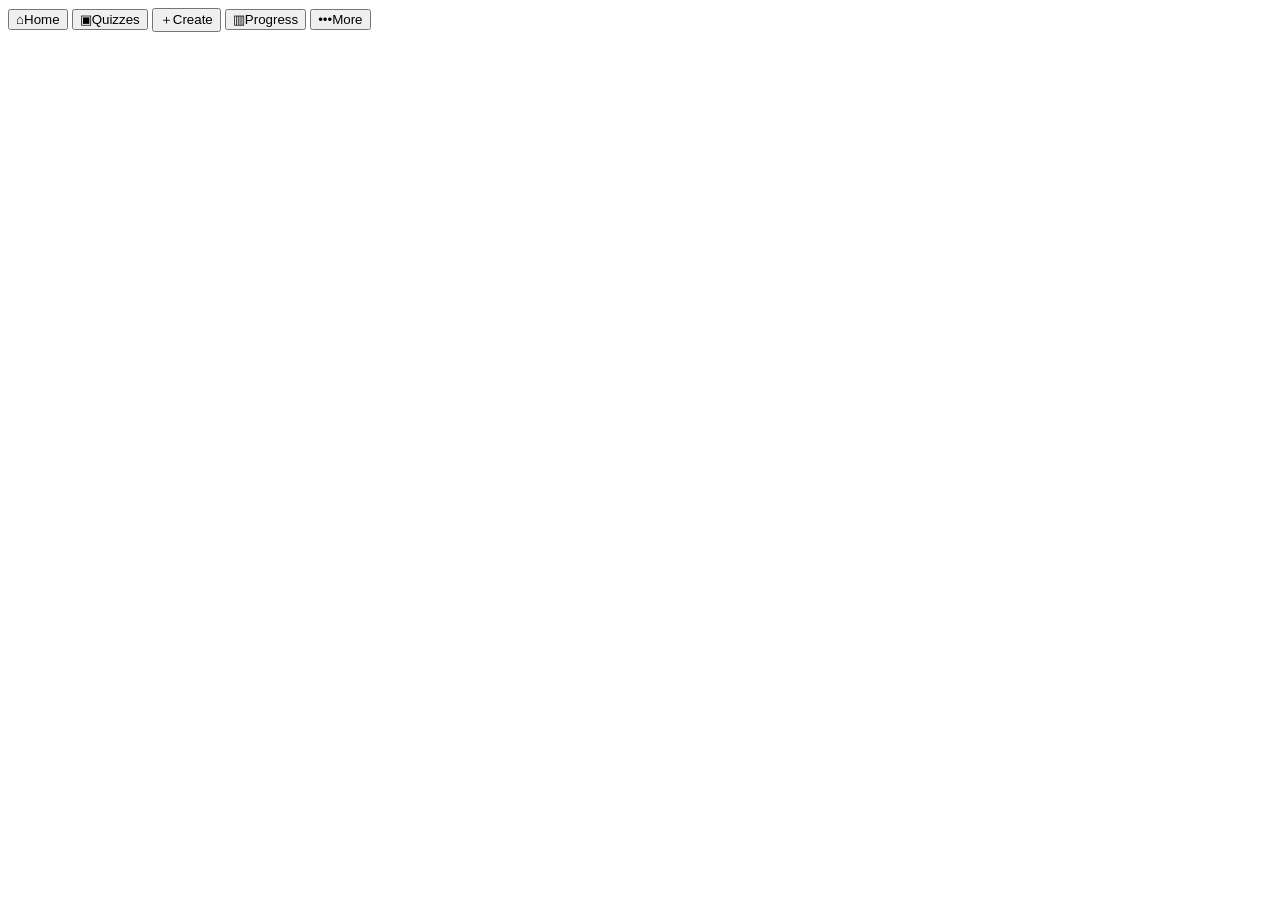
==== appv4/src/main/assets/index.html @ 8c227554 "Add V4 HTML shell used directly by the APK" ====
<!doctype html>
<html lang="en">
<head>
<meta charset="utf-8" />
<meta name="viewport" content="width=device-width,initial-scale=1,viewport-fit=cover,user-scalable=no" />
<title>DeutschTrainer V4</title>
<link rel="stylesheet" href="app.css">
</head>
<body>
<div id="loading" class="loading"></div>
<section class="screen active" id="profiles"></section>
<section class="screen" id="home"></section>
<section class="screen" id="quizzes"></section>
<section class="screen" id="create"></section>
<section class="screen" id="question"></section>
<section class="screen" id="result"></section>
<section class="screen" id="progress"></section>
<section class="screen" id="more"></section>
<section class="screen" id="history"></section>
<section class="screen" id="settings"></section>
<nav class="bottom" id="bottom">
<button class="nav active" data-screen="home" onclick="go('home')"><span>⌂</span>Home</button>
<button class="nav" data-screen="quizzes" onclick="go('quizzes')"><span>▣</span>Quizzes</button>
<button class="nav" data-screen="create" onclick="go('create')"><span>＋</span>Create</button>
<button class="nav" data-screen="progress" onclick="go('progress')"><span>▥</span>Progress</button>
<button class="nav" data-screen="more" onclick="go('more')"><span>•••</span>More</button>
</nav>
<div class="modalShade" id="modal"><div class="modal" id="modalBody"></div></div>
<div class="toast" id="toast"></div>
<script src="core.js"></script>
<script src="quiz.js"></script>
<script src="learn.js"></script>
<script src="settings.js"></script>
<script src="boot.js"></script>
</body>
</html>
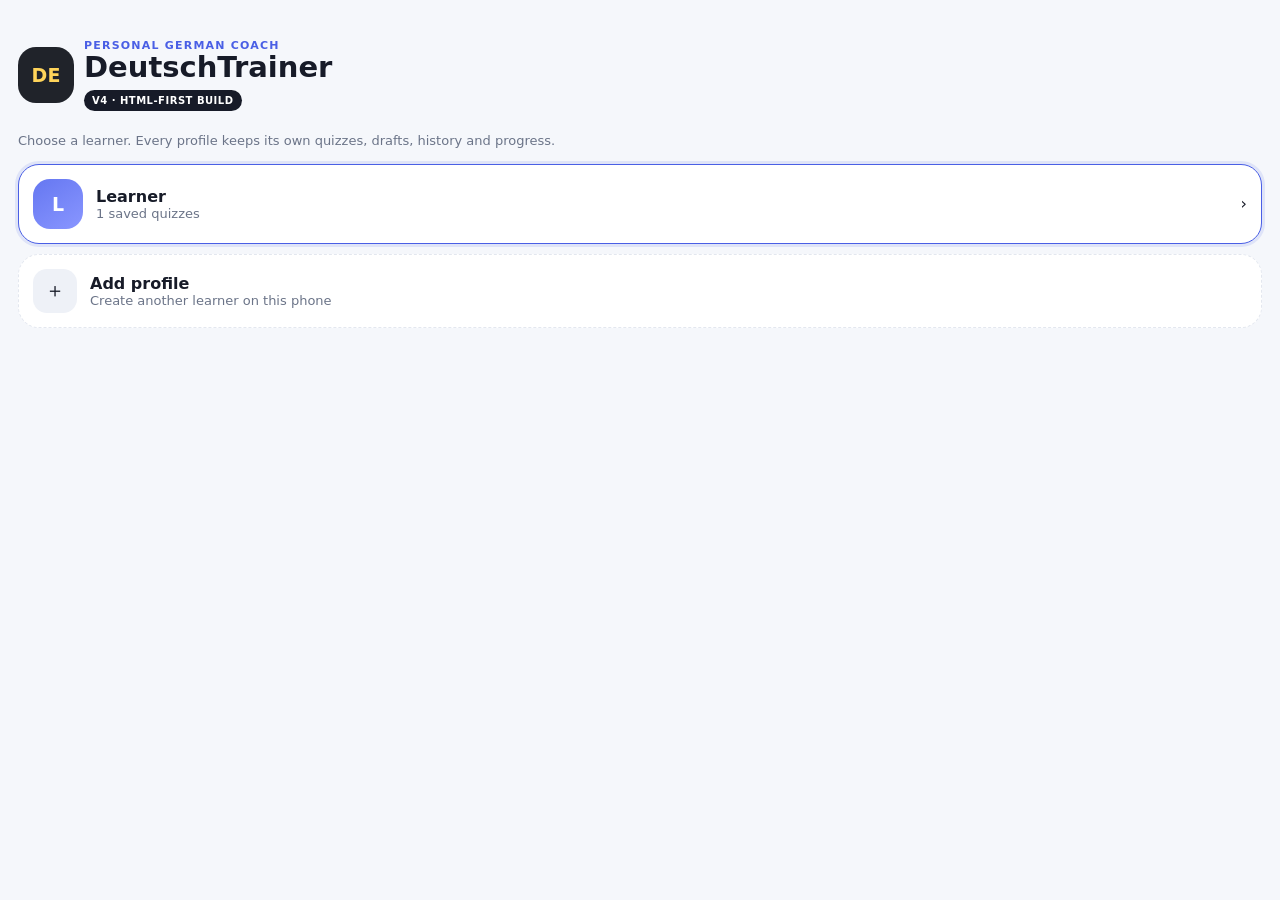
==== commit b0edb698: "Load Drive sync integration in the HTML-first app" ====
--- a/appv4/src/main/assets/index.html
+++ b/appv4/src/main/assets/index.html
@@ -31,6 +31,7 @@
 <script src="quiz.js"></script>
 <script src="learn.js"></script>
 <script src="settings.js"></script>
+<script src="drive-integration.js"></script>
 <script src="boot.js"></script>
 </body>
 </html>
--- a/appv4/src/main/assets/app.css
+++ b/appv4/src/main/assets/app.css
@@ -0,0 +1,3 @@
+:root{--bg:#f5f7fb;--surface:#fff;--surface2:#eef1f7;--text:#171b28;--muted:#6b7488;--line:#e3e7ef;--indigo:#4a5fe5;--indigo2:#7587ff;--indigoSoft:#e9ecff;--green:#1f9d6a;--greenSoft:#e5f7ef;--amber:#d98a26;--amberSoft:#fff2de;--red:#d75561;--redSoft:#ffe9ec;--shadow:0 12px 34px rgba(30,39,73,.08)}
+body.dark{--bg:#0d111a;--surface:#151b27;--surface2:#1d2534;--text:#f2f4fa;--muted:#a8b1c2;--line:#2b3548;--indigo:#8997ff;--indigo2:#6475ed;--indigoSoft:#27326a;--green:#59d5a2;--greenSoft:#153c30;--amber:#f0b361;--amberSoft:#443016;--red:#ff8e97;--redSoft:#45242a;--shadow:none}
+*{box-sizing:border-box;-webkit-tap-highlight-color:transparent}html,body{margin:0;min-height:100%;background:var(--bg);font-family:Inter,system-ui,-apple-system,Segoe UI,Roboto,sans-serif;color:var(--text)}body{padding-top:env(safe-area-inset-top);padding-bottom:env(safe-area-inset-bottom)}button,input,textarea,select{font:inherit;color:inherit}.screen{display:none;min-height:100vh;padding:19px 18px 104px}.screen.active{display:block}.row{display:flex;align-items:center;gap:10px}.space{justify-content:space-between}.grow{flex:1}.eyebrow{font-size:11px;font-weight:850;letter-spacing:.11em;text-transform:uppercase;color:var(--indigo)}.h1{font-size:29px;line-height:1.08;font-weight:900}.h2{font-size:21px;font-weight:850}.muted{color:var(--muted)}.small{font-size:13px}.tiny{font-size:11px}.avatar{width:50px;height:50px;border-radius:17px;background:linear-gradient(145deg,#6577f1,#8996ff);color:#fff;display:grid;place-items:center;font-weight:900;font-size:19px}.iconbtn{width:43px;height:43px;border:0;border-radius:15px;background:var(--surface2);color:var(--text);font-size:20px}.card{background:var(--surface);border:1px solid var(--line);border-radius:23px;padding:16px;box-shadow:var(--shadow)}.hero{margin-top:16px;border-radius:29px;padding:22px;background:linear-gradient(135deg,#3648b8,#7587ff);color:#fff;box-shadow:var(--shadow)}.hero p{color:#ebedff}.stamp{display:inline-flex;align-items:center;background:rgba(255,255,255,.15);border:1px solid rgba(255,255,255,.25);padding:7px 10px;border-radius:999px;font-size:11px;font-weight:850}.btn{border:0;background:var(--indigo);color:#fff;padding:14px 16px;border-radius:15px;font-weight:850}.btn.white{background:#fff;color:#3547b8}.btn.soft{background:var(--indigoSoft);color:var(--indigo)}.btn.out{background:transparent;color:var(--indigo);border:1px solid #c8cffd}.btn.green{background:var(--green)}.btn.red{background:var(--red)}.btn:disabled{opacity:.5}.full{width:100%}.grid2{display:grid;grid-template-columns:1fr 1fr;gap:11px}.stat b{display:block;font-size:25px;margin:4px 0}.section-title{font-size:16px;font-weight:850;margin:20px 0 10px}.action{display:flex;align-items:center;gap:12px;padding:1px 0}.action+.action{border-top:1px solid var(--line);margin-top:13px;padding-top:13px}.actionIcon{width:44px;height:44px;border-radius:14px;background:var(--surface2);display:grid;place-items:center;font-size:20px}.bottom{position:fixed;z-index:30;bottom:0;left:0;right:0;height:78px;padding-bottom:env(safe-area-inset-bottom);background:var(--surface);border-top:1px solid var(--line);display:grid;grid-template-columns:repeat(5,1fr)}.nav{border:0;background:transparent;color:var(--muted);font-size:10px;font-weight:800}.nav span{display:block;font-size:20px;margin-bottom:4px}.nav.active{color:var(--indigo)}.badge{display:inline-flex;border-radius:999px;background:var(--indigoSoft);color:var(--indigo);padding:6px 9px;font-size:11px;font-weight:850;max-width:180px;white-space:nowrap;overflow:hidden;text-overflow:ellipsis}.meta{display:flex;gap:7px;flex-wrap:wrap;margin-top:10px}.progress{height:7px;background:var(--surface2);border-radius:99px;overflow:hidden}.progress i{display:block;height:100%;border-radius:99px;background:var(--green)}.search{display:flex;align-items:center;gap:8px;background:var(--surface);border:1px solid var(--line);border-radius:15px;padding:12px 14px;margin-top:14px}.search input{border:0;outline:0;width:100%;background:transparent}.toolbar{display:flex;gap:8px;overflow:auto;padding:11px 0}.chip{white-space:nowrap;border:1px solid var(--line);background:var(--surface);border-radius:999px;padding:9px 12px;font-size:12px;font-weight:800;color:var(--muted)}.chip.active{background:var(--indigoSoft);color:var(--indigo);border-color:var(--indigo)}.quiz-card{background:var(--surface);border:1px solid var(--line);border-radius:22px;padding:16px;margin-top:11px}.field{margin-top:13px}.field label{display:block;font-size:12px;font-weight:850;margin-bottom:7px}.input,textarea,select{width:100%;border:1px solid var(--line);border-radius:15px;background:var(--surface);padding:13px 14px;outline:none}textarea{min-height:120px;resize:vertical}.seg{display:grid;grid-template-columns:repeat(4,1fr);gap:6px}.seg button{border:1px solid var(--line);background:var(--surface);padding:10px 4px;border-radius:12px;font-weight:800}.seg button.active{background:var(--indigoSoft);color:var(--indigo);border-color:var(--indigo)}.notice{border-radius:15px;padding:12px 13px;margin-top:10px;background:var(--surface2);color:var(--muted);font-size:12px;line-height:1.4}.notice.good{background:var(--greenSoft);color:var(--green)}.notice.warn{background:var(--amberSoft);color:var(--amber)}.notice.bad{background:var(--redSoft);color:var(--red)}.tools{display:flex;gap:8px;flex-wrap:wrap;margin-top:9px}.mini{border:0;background:var(--surface2);border-radius:12px;padding:9px 12px;font-weight:850}.mic{background:var(--indigoSoft);color:var(--indigo)}.question{font-size:23px;line-height:1.36;font-weight:850;margin-top:12px}.scoreRing{width:116px;height:116px;border-radius:50%;display:grid;place-items:center;margin:4px auto 15px}.scoreRing>div{width:94px;height:94px;background:var(--surface);border-radius:50%;display:grid;place-items:center;text-align:center}.scoreRing strong{font-size:29px}.settingRow{display:flex;align-items:center;gap:12px;padding:14px 0}.settingRow+.settingRow{border-top:1px solid var(--line)}.toggle{width:44px;height:26px;border-radius:999px;background:#cfd5df;position:relative;flex:0 0 auto}.toggle.on{background:var(--indigo)}.toggle:after{content:'';width:20px;height:20px;background:#fff;border-radius:50%;position:absolute;top:3px;left:3px;box-shadow:0 2px 4px #0002}.toggle.on:after{left:21px}.profileCard{display:flex;align-items:center;gap:13px;background:var(--surface);border:1px solid var(--line);border-radius:21px;padding:14px;margin-top:10px}.profileCard.selected{border-color:var(--indigo);box-shadow:0 0 0 3px rgba(70,91,216,.12)}.modalShade{display:none;position:fixed;z-index:80;inset:0;background:#0008;align-items:flex-end;justify-content:center}.modalShade.show{display:flex}.modal{width:100%;max-width:430px;background:var(--surface);border-radius:26px 26px 0 0;padding:22px 18px calc(28px + env(safe-area-inset-bottom));max-height:85vh;overflow:auto}.errorIcon{width:54px;height:54px;border-radius:18px;background:var(--redSoft);display:grid;place-items:center;color:var(--red);font-size:24px;font-weight:900}.loading{display:none;position:fixed;z-index:70;top:env(safe-area-inset-top);left:0;right:0;height:4px;background:var(--surface2);overflow:hidden}.loading.show:after{content:'';position:absolute;inset:0;width:40%;background:var(--indigo);animation:load 1s infinite ease-in-out}@keyframes load{from{transform:translateX(-100%)}to{transform:translateX(350%)}}.toast{display:none;position:fixed;z-index:90;left:50%;bottom:94px;transform:translateX(-50%);max-width:88%;background:#171b28;color:#fff;padding:11px 14px;border-radius:14px;font-size:12px;box-shadow:0 8px 30px #0004}.toast.show{display:block}.empty{text-align:center;padding:28px 10px}.emptyIcon{width:58px;height:58px;border-radius:18px;background:var(--indigoSoft);display:grid;place-items:center;font-size:27px;margin:0 auto 12px}.backupCard{border-style:dashed;border-color:#aeb8f3}.switchLine{cursor:pointer}.version{display:inline-block;margin-top:7px;padding:5px 8px;border-radius:999px;background:#171b28;color:#fff;font-size:10px;font-weight:850;letter-spacing:.05em}.feedback{border-radius:15px;padding:12px;margin-top:8px;font-size:13px}.feedback.red{background:var(--redSoft);color:var(--red)}.feedback.amber{background:var(--amberSoft);color:var(--amber)}
